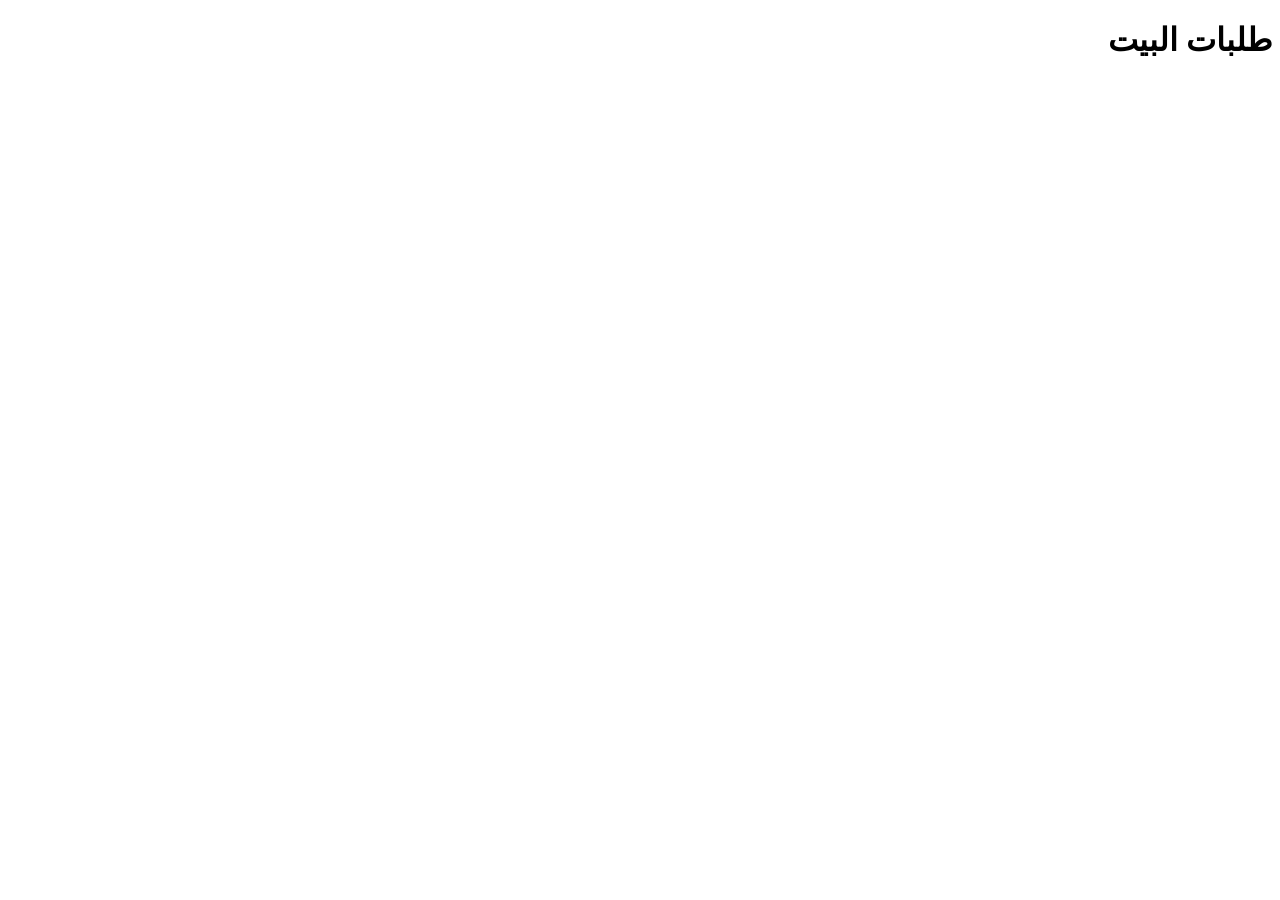
==== frontend/index.html @ 52021b20 "feat: scaffold project structure, healthz, architecture tests, and CI" ====
<!DOCTYPE html>
<html lang="ar" dir="rtl">
<head>
  <meta charset="UTF-8">
  <meta name="viewport" content="width=device-width, initial-scale=1.0">
  <title>طلبات البيت</title>
</head>
<body>
  <main>
    <h1>طلبات البيت</h1>
  </main>
</body>
</html>
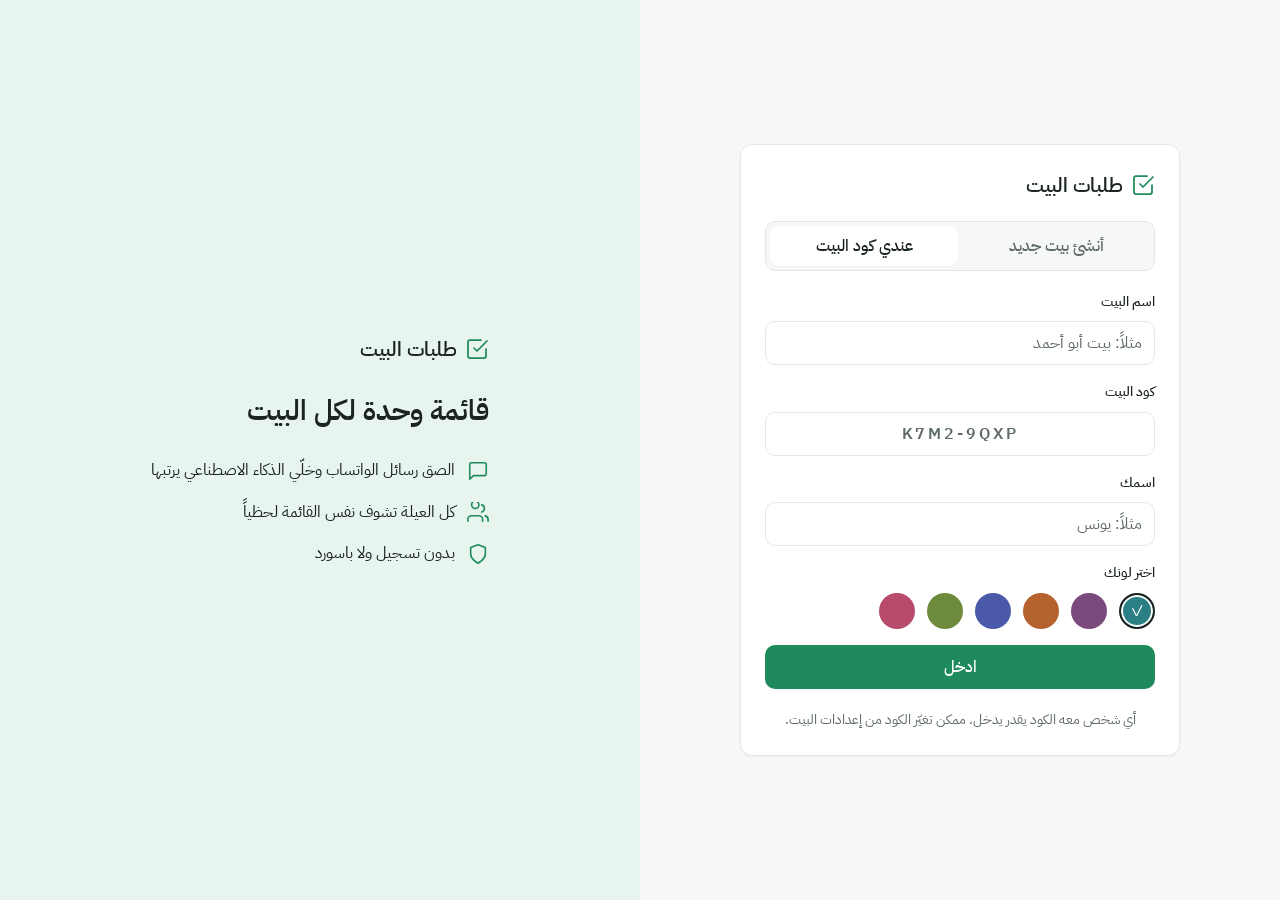
==== commit a97e9268: "feat: add frontend shell, design tokens, and join/create household page" ====
--- a/frontend/index.html
+++ b/frontend/index.html
@@ -3,11 +3,97 @@
 <head>
   <meta charset="UTF-8">
   <meta name="viewport" content="width=device-width, initial-scale=1.0">
-  <title>طلبات البيت</title>
+  <title>طلبات البيت — دخول</title>
+  <link rel="preconnect" href="https://fonts.googleapis.com">
+  <link rel="preconnect" href="https://fonts.gstatic.com" crossorigin>
+  <link href="https://fonts.googleapis.com/css2?family=IBM+Plex+Sans+Arabic:wght@400;500;600&display=swap" rel="stylesheet">
+  <link rel="stylesheet" href="css/tokens.css">
+  <link rel="stylesheet" href="css/base.css">
+  <link rel="stylesheet" href="css/components.css">
+  <link rel="stylesheet" href="css/pages.css">
 </head>
 <body>
-  <main>
-    <h1>طلبات البيت</h1>
+  <main class="auth-layout">
+    <section class="auth-form-pane" aria-label="الدخول أو إنشاء بيت">
+      <div class="card auth-card">
+        <div class="brand-wordmark">
+          <svg class="brand-icon" viewBox="0 0 24 24" fill="none" stroke="currentColor" stroke-width="1.75" stroke-linecap="round" stroke-linejoin="round" aria-hidden="true">
+            <path d="M9 11l3 3L22 4M21 12v7a2 2 0 0 1-2 2H5a2 2 0 0 1-2-2V5a2 2 0 0 1 2-2h11" />
+          </svg>
+          <span>طلبات البيت</span>
+        </div>
+
+        <div class="segmented" role="tablist" aria-label="طريقة الدخول">
+          <button type="button" id="tab-create" class="segmented-btn" role="tab" aria-selected="false">
+            أنشئ بيت جديد
+          </button>
+          <button type="button" id="tab-join" class="segmented-btn" role="tab" aria-selected="true">
+            عندي كود البيت
+          </button>
+        </div>
+
+        <form id="auth-form" class="auth-form" novalidate>
+          <div id="field-household-name" class="field" hidden>
+            <label for="input-household-name" class="field-label">اسم البيت</label>
+            <input id="input-household-name" class="input" type="text" maxlength="60" placeholder="مثلاً: بيت أبو أحمد">
+          </div>
+
+          <div id="field-invite-code" class="field">
+            <label for="input-invite-code" class="field-label">كود البيت</label>
+            <input id="input-invite-code" class="input input-code" type="text" maxlength="9" placeholder="K7M2-9QXP" autocomplete="off">
+          </div>
+
+          <div class="field">
+            <label for="input-display-name" class="field-label">اسمك</label>
+            <input id="input-display-name" class="input" type="text" maxlength="30" placeholder="مثلاً: يونس" required>
+          </div>
+
+          <div class="field">
+            <span class="field-label">اختر لونك</span>
+            <div id="color-picker" class="color-picker" role="radiogroup" aria-label="اختر لونك"></div>
+          </div>
+
+          <div id="auth-error" class="alert-error" role="alert" hidden></div>
+
+          <button id="submit-btn" type="submit" class="btn btn-primary btn-full">ادخل</button>
+        </form>
+
+        <p class="auth-note">أي شخص معه الكود يقدر يدخل. ممكن تغيّر الكود من إعدادات البيت.</p>
+      </div>
+    </section>
+
+    <aside class="auth-brand-pane" aria-label="عن طلبات البيت">
+      <div class="auth-brand-inner">
+        <div class="brand-wordmark">
+          <svg class="brand-icon" viewBox="0 0 24 24" fill="none" stroke="currentColor" stroke-width="1.75" stroke-linecap="round" stroke-linejoin="round" aria-hidden="true">
+            <path d="M9 11l3 3L22 4M21 12v7a2 2 0 0 1-2 2H5a2 2 0 0 1-2-2V5a2 2 0 0 1 2-2h11" />
+          </svg>
+          <span>طلبات البيت</span>
+        </div>
+        <h1 class="auth-brand-title">قائمة وحدة لكل البيت</h1>
+        <ul class="auth-points">
+          <li class="auth-point">
+            <svg class="auth-point-icon" width="22" height="22" viewBox="0 0 24 24" fill="none" stroke="currentColor" stroke-width="1.75" stroke-linecap="round" stroke-linejoin="round" aria-hidden="true">
+              <path d="M21 15a2 2 0 0 1-2 2H7l-4 4V5a2 2 0 0 1 2-2h14a2 2 0 0 1 2 2z" />
+            </svg>
+            <span>الصق رسائل الواتساب وخلّي الذكاء الاصطناعي يرتبها</span>
+          </li>
+          <li class="auth-point">
+            <svg class="auth-point-icon" width="22" height="22" viewBox="0 0 24 24" fill="none" stroke="currentColor" stroke-width="1.75" stroke-linecap="round" stroke-linejoin="round" aria-hidden="true">
+              <path d="M17 21v-2a4 4 0 0 0-4-4H5a4 4 0 0 0-4 4v2M9 7a4 4 0 1 0 0-8 4 4 0 0 0 0 8zM23 21v-2a4 4 0 0 0-3-3.87M16 3.13a4 4 0 0 1 0 7.75" />
+            </svg>
+            <span>كل العيلة تشوف نفس القائمة لحظياً</span>
+          </li>
+          <li class="auth-point">
+            <svg class="auth-point-icon" width="22" height="22" viewBox="0 0 24 24" fill="none" stroke="currentColor" stroke-width="1.75" stroke-linecap="round" stroke-linejoin="round" aria-hidden="true">
+              <path d="M12 22s8-4 8-10V5l-8-3-8 3v7c0 6 8 10 8 10z" />
+            </svg>
+            <span>بدون تسجيل ولا باسورد</span>
+          </li>
+        </ul>
+      </div>
+    </aside>
   </main>
+  <script type="module" src="js/pages/index.js"></script>
 </body>
 </html>
--- a/frontend/css/tokens.css
+++ b/frontend/css/tokens.css
@@ -0,0 +1,61 @@
+:root {
+  /* Colors */
+  --color-primary: #1F8A5B;
+  --color-primary-dark: #166A45;
+  --color-primary-tint: #E8F4EE;
+  --color-bg: #F6F8F7;
+  --color-surface: #FFFFFF;
+  --color-border: #E3E8E5;
+  --color-text: #1B2420;
+  --color-text-muted: #5F6C66;
+  --color-urgent: #D64545;
+  --color-urgent-tint: #FDECEC;
+  --color-warning: #F2B544;
+  --color-warning-tint: #FEF6E6;
+  --color-white: #FFFFFF;
+  --color-backdrop: rgba(27, 36, 32, 0.45);
+
+  /* Member palette */
+  --member-teal: #2A7F85;
+  --member-plum: #7A4A7D;
+  --member-rust: #B5622F;
+  --member-indigo: #4A5AA8;
+  --member-moss: #6E8B3D;
+  --member-rose: #B84A6B;
+
+  /* Typography */
+  --font-sans: "IBM Plex Sans Arabic", system-ui, -apple-system, BlinkMacSystemFont, "Segoe UI", sans-serif;
+  --text-title-lg: 1.75rem;   /* 28px */
+  --text-title-md: 1.5rem;    /* 24px */
+  --text-section: 1.25rem;    /* 20px */
+  --text-item: 1.0625rem;     /* 17px */
+  --text-body: 1rem;          /* 16px */
+  --text-secondary: 0.875rem; /* 14px */
+
+  /* Spacing (8px grid) */
+  --space-1: 4px;
+  --space-2: 8px;
+  --space-3: 12px;
+  --space-4: 16px;
+  --space-5: 20px;
+  --space-6: 24px;
+  --space-8: 32px;
+
+  /* Radii */
+  --radius-card: 12px;
+  --radius-control: 10px;
+  --radius-pill: 999px;
+
+  /* Shadows */
+  --shadow-card: 0 1px 2px rgba(0, 0, 0, 0.04);
+  --shadow-dialog: 0 12px 32px rgba(27, 36, 32, 0.16);
+
+  /* Layout & Breakpoints */
+  --bp-tablet: 768px;
+  --bp-desktop: 1200px;
+  --sidebar-width: 248px;
+  --rail-width: 72px;
+  --sidepanel-width: 340px;
+  --main-max-width: 760px;
+  --tap-min: 44px;
+}
--- a/frontend/css/base.css
+++ b/frontend/css/base.css
@@ -0,0 +1,76 @@
+@view-transition {
+  navigation: auto;
+}
+
+*,
+*::before,
+*::after {
+  box-sizing: border-box;
+}
+
+html {
+  direction: rtl;
+  font-size: 16px;
+  -webkit-text-size-adjust: 100%;
+}
+
+body {
+  margin: 0;
+  font-family: var(--font-sans);
+  font-size: var(--text-body);
+  line-height: 1.6;
+  color: var(--color-text);
+  background-color: var(--color-bg);
+  overflow-x: hidden;
+}
+
+h1, h2, h3, p, ul, ol {
+  margin: 0;
+}
+
+ul, ol {
+  padding: 0;
+  list-style: none;
+}
+
+a {
+  color: inherit;
+  text-decoration: none;
+}
+
+button,
+input,
+select,
+textarea {
+  font-family: inherit;
+  font-size: inherit;
+  color: inherit;
+}
+
+:focus-visible {
+  outline: 2px solid var(--color-primary-dark);
+  outline-offset: 2px;
+}
+
+.sr-only {
+  position: absolute;
+  width: 1px;
+  height: 1px;
+  padding: 0;
+  margin: -1px;
+  overflow: hidden;
+  clip: rect(0, 0, 0, 0);
+  white-space: nowrap;
+  border: 0;
+}
+
+@media (prefers-reduced-motion: reduce) {
+  *,
+  *::before,
+  *::after {
+    animation-duration: 0.01ms !important;
+    animation-iteration-count: 1 !important;
+    transition-duration: 0.01ms !important;
+    scroll-behavior: auto !important;
+  }
+}
--- a/frontend/css/components.css
+++ b/frontend/css/components.css
@@ -0,0 +1,202 @@
+/* Cards */
+.card {
+  background-color: var(--color-surface);
+  border: 1px solid var(--color-border);
+  border-radius: var(--radius-card);
+  box-shadow: var(--shadow-card);
+}
+
+/* Buttons */
+.btn {
+  display: inline-flex;
+  align-items: center;
+  justify-content: center;
+  gap: var(--space-2);
+  min-height: var(--tap-min);
+  padding-inline: var(--space-4);
+  border-radius: var(--radius-control);
+  border: 1px solid transparent;
+  font-weight: 500;
+  cursor: pointer;
+  transition: background-color 0.15s ease, border-color 0.15s ease;
+}
+
+.btn-full {
+  width: 100%;
+}
+
+.btn-primary {
+  background-color: var(--color-primary);
+  color: var(--color-white);
+}
+
+.btn-primary:hover {
+  background-color: var(--color-primary-dark);
+}
+
+.btn-primary:disabled {
+  opacity: 0.55;
+  cursor: not-allowed;
+}
+
+.btn-secondary {
+  background-color: var(--color-surface);
+  border-color: var(--color-border);
+  color: var(--color-text);
+}
+
+.btn-secondary:hover {
+  background-color: var(--color-bg);
+}
+
+.btn-text {
+  background-color: transparent;
+  color: var(--color-primary-dark);
+  padding-inline: var(--space-2);
+}
+
+.btn-text:hover {
+  background-color: var(--color-primary-tint);
+}
+
+@media (max-width: 767px) {
+  .btn-primary {
+    min-height: 52px;
+  }
+}
+
+/* Inputs */
+.field {
+  display: flex;
+  flex-direction: column;
+  gap: var(--space-2);
+}
+
+.field-label {
+  font-size: var(--text-secondary);
+  font-weight: 500;
+  color: var(--color-text);
+}
+
+.input {
+  width: 100%;
+  min-height: var(--tap-min);
+  padding-inline: var(--space-3);
+  padding-block: var(--space-2);
+  background-color: var(--color-surface);
+  border: 1px solid var(--color-border);
+  border-radius: var(--radius-control);
+  color: var(--color-text);
+}
+
+.input::placeholder {
+  color: var(--color-text-muted);
+}
+
+.input-code {
+  text-align: center;
+  letter-spacing: 0.18em;
+  font-weight: 600;
+  text-transform: uppercase;
+  direction: ltr;
+}
+
+/* Segmented control */
+.segmented {
+  display: grid;
+  grid-template-columns: 1fr 1fr;
+  gap: var(--space-1);
+  padding: var(--space-1);
+  background-color: var(--color-bg);
+  border: 1px solid var(--color-border);
+  border-radius: var(--radius-control);
+}
+
+.segmented-btn {
+  min-height: 40px;
+  border: 0;
+  border-radius: 8px;
+  background: transparent;
+  color: var(--color-text-muted);
+  font-weight: 500;
+  cursor: pointer;
+}
+
+.segmented-btn[aria-selected="true"] {
+  background-color: var(--color-surface);
+  color: var(--color-text);
+  box-shadow: var(--shadow-card);
+}
+
+/* Chips & Badges */
+.chip {
+  display: inline-flex;
+  align-items: center;
+  gap: var(--space-1);
+  padding-inline: var(--space-3);
+  padding-block: var(--space-1);
+  border-radius: var(--radius-pill);
+  font-size: var(--text-secondary);
+  font-weight: 500;
+  background-color: var(--color-primary-tint);
+  color: var(--color-primary-dark);
+}
+
+.chip-urgent {
+  background-color: var(--color-urgent-tint);
+  color: var(--color-urgent);
+}
+
+.chip-warning {
+  background-color: var(--color-warning);
+  color: var(--color-text);
+}
+
+/* Avatars */
+.avatar {
+  display: inline-flex;
+  align-items: center;
+  justify-content: center;
+  width: 28px;
+  height: 28px;
+  border-radius: var(--radius-pill);
+  color: var(--color-white);
+  font-size: var(--text-secondary);
+  font-weight: 600;
+  flex-shrink: 0;
+}
+
+/* Inline alert */
+.alert-error {
+  padding: var(--space-3);
+  border-radius: var(--radius-control);
+  background-color: var(--color-urgent-tint);
+  color: var(--color-urgent);
+  font-size: var(--text-secondary);
+  font-weight: 500;
+}
+
+/* Toast */
+.toast {
+  position: fixed;
+  inset-block-end: var(--space-6);
+  inset-inline-start: 50%;
+  transform: translateX(-50%);
+  z-index: 50;
+  display: flex;
+  align-items: center;
+  gap: var(--space-3);
+  padding-inline: var(--space-4);
+  padding-block: var(--space-3);
+  border-radius: var(--radius-pill);
+  background-color: var(--color-text);
+  color: var(--color-white);
+  box-shadow: var(--shadow-dialog);
+  font-size: var(--text-secondary);
+}
+
+@media (max-width: 767px) {
+  .toast {
+    inset-block-end: 80px;
+  }
+}
--- a/frontend/css/pages.css
+++ b/frontend/css/pages.css
@@ -0,0 +1,344 @@
+/* App Shell (list, shop, history, household) */
+.app-shell {
+  display: flex;
+  min-height: 100dvh;
+}
+
+.sidebar {
+  width: var(--sidebar-width);
+  flex-shrink: 0;
+  background-color: var(--color-surface);
+  border-inline-end: 1px solid var(--color-border);
+  padding: var(--space-5) var(--space-4);
+  display: flex;
+  flex-direction: column;
+  gap: var(--space-6);
+}
+
+.brand-wordmark {
+  display: flex;
+  align-items: center;
+  gap: var(--space-2);
+  font-size: var(--text-section);
+  font-weight: 600;
+  color: var(--color-text);
+}
+
+.brand-icon {
+  width: 24px;
+  height: 24px;
+  color: var(--color-primary);
+  flex-shrink: 0;
+}
+
+.household-badge {
+  display: flex;
+  align-items: center;
+  gap: var(--space-2);
+  padding: var(--space-2) var(--space-3);
+  background-color: var(--color-bg);
+  border-radius: var(--radius-control);
+  font-size: var(--text-secondary);
+  font-weight: 500;
+}
+
+.nav-list {
+  display: flex;
+  flex-direction: column;
+  gap: var(--space-1);
+}
+
+.nav-link {
+  display: flex;
+  align-items: center;
+  gap: var(--space-3);
+  min-height: var(--tap-min);
+  padding-inline: var(--space-3);
+  border-radius: var(--radius-control);
+  color: var(--color-text-muted);
+  font-weight: 500;
+  position: relative;
+}
+
+.nav-link:hover {
+  background-color: var(--color-bg);
+  color: var(--color-text);
+}
+
+.nav-link[aria-current="page"] {
+  background-color: var(--color-primary-tint);
+  color: var(--color-primary-dark);
+  font-weight: 600;
+}
+
+.nav-link[aria-current="page"]::before {
+  content: "";
+  position: absolute;
+  inset-inline-start: 0;
+  inset-block: 8px;
+  width: 3px;
+  border-radius: var(--radius-pill);
+  background-color: var(--color-primary);
+}
+
+.invite-mini-card {
+  margin-block-start: auto;
+  padding: var(--space-3);
+  background-color: var(--color-bg);
+  border: 1px solid var(--color-border);
+  border-radius: var(--radius-card);
+  display: flex;
+  flex-direction: column;
+  gap: var(--space-2);
+}
+
+.invite-mini-row {
+  display: flex;
+  align-items: center;
+  justify-content: space-between;
+  gap: var(--space-2);
+}
+
+.invite-code-text {
+  font-weight: 600;
+  letter-spacing: 0.1em;
+  direction: ltr;
+}
+
+.app-main {
+  flex: 1;
+  min-width: 0;
+  padding: var(--space-6);
+  display: flex;
+  justify-content: center;
+  gap: var(--space-6);
+}
+
+.main-column {
+  width: 100%;
+  max-width: var(--main-max-width);
+  display: flex;
+  flex-direction: column;
+  gap: var(--space-4);
+}
+
+.page-header {
+  display: flex;
+  flex-direction: column;
+  gap: var(--space-1);
+}
+
+.page-title {
+  font-size: var(--text-title-lg);
+  font-weight: 600;
+}
+
+.page-subtitle {
+  font-size: var(--text-secondary);
+  color: var(--color-text-muted);
+}
+
+.side-panel {
+  width: var(--sidepanel-width);
+  flex-shrink: 0;
+  display: flex;
+  flex-direction: column;
+  gap: var(--space-4);
+}
+
+.bottom-tab-bar {
+  display: none;
+}
+
+/* Tablet (768px - 1199px): 72px icon rail */
+@media (max-width: 1199px) {
+  .sidebar {
+    width: var(--rail-width);
+    padding-inline: var(--space-2);
+    align-items: center;
+  }
+
+  .sidebar .brand-label,
+  .sidebar .household-badge,
+  .sidebar .nav-label,
+  .sidebar .invite-mini-card {
+    display: none;
+  }
+
+  .nav-link {
+    justify-content: center;
+    padding-inline: var(--space-2);
+    width: 48px;
+  }
+
+  .side-panel {
+    display: none;
+  }
+}
+
+/* Phone (< 768px): bottom tab bar */
+@media (max-width: 767px) {
+  .sidebar {
+    display: none;
+  }
+
+  .app-main {
+    padding: var(--space-4);
+    padding-block-end: 88px;
+  }
+
+  .page-title {
+    font-size: var(--text-title-md);
+  }
+
+  .bottom-tab-bar {
+    display: grid;
+    grid-template-columns: repeat(4, 1fr);
+    position: fixed;
+    inset-block-end: 0;
+    inset-inline: 0;
+    z-index: 40;
+    background-color: var(--color-surface);
+    border-top: 1px solid var(--color-border);
+    padding-block: var(--space-1);
+  }
+
+  .tab-link {
+    display: flex;
+    flex-direction: column;
+    align-items: center;
+    justify-content: center;
+    min-height: 52px;
+    gap: 2px;
+    font-size: var(--text-secondary);
+    color: var(--color-text-muted);
+  }
+
+  .tab-link[aria-current="page"] {
+    color: var(--color-primary);
+    font-weight: 600;
+  }
+}
+
+/* Screen A: Join / Create Household */
+.auth-layout {
+  display: grid;
+  grid-template-columns: 1fr 1fr;
+  min-height: 100dvh;
+}
+
+.auth-form-pane {
+  display: flex;
+  align-items: center;
+  justify-content: center;
+  padding: var(--space-6);
+}
+
+.auth-card {
+  width: 100%;
+  max-width: 440px;
+  padding: var(--space-6);
+  display: flex;
+  flex-direction: column;
+  gap: var(--space-5);
+}
+
+.auth-form {
+  display: flex;
+  flex-direction: column;
+  gap: var(--space-4);
+}
+
+.color-picker {
+  display: flex;
+  align-items: center;
+  gap: var(--space-3);
+  flex-wrap: wrap;
+}
+
+.color-dot {
+  width: 36px;
+  height: 36px;
+  border-radius: var(--radius-pill);
+  border: 2px solid transparent;
+  cursor: pointer;
+  display: inline-flex;
+  align-items: center;
+  justify-content: center;
+  color: var(--color-white);
+}
+
+.color-dot[aria-checked="true"] {
+  border-color: var(--color-text);
+  box-shadow: 0 0 0 2px var(--color-surface) inset;
+}
+
+.auth-note {
+  font-size: var(--text-secondary);
+  color: var(--color-text-muted);
+  text-align: center;
+}
+
+.auth-brand-pane {
+  background-color: var(--color-primary-tint);
+  display: flex;
+  align-items: center;
+  justify-content: center;
+  padding: var(--space-8);
+}
+
+.auth-brand-inner {
+  max-width: 440px;
+  display: flex;
+  flex-direction: column;
+  gap: var(--space-6);
+}
+
+.auth-brand-title {
+  font-size: var(--text-title-lg);
+  font-weight: 600;
+}
+
+.auth-points {
+  display: flex;
+  flex-direction: column;
+  gap: var(--space-4);
+}
+
+.auth-point {
+  display: flex;
+  align-items: flex-start;
+  gap: var(--space-3);
+  font-size: var(--text-body);
+}
+
+.auth-point-icon {
+  color: var(--color-primary);
+  flex-shrink: 0;
+  margin-block-start: 2px;
+}
+
+@media (max-width: 1199px) {
+  .auth-layout {
+    grid-template-columns: 1fr;
+  }
+
+  .auth-card {
+    max-width: 480px;
+  }
+
+  .auth-brand-pane {
+    padding: var(--space-6);
+  }
+}
+
+@media (max-width: 767px) {
+  .auth-form-pane {
+    padding: var(--space-4);
+    align-items: flex-start;
+  }
+
+  .auth-brand-pane {
+    display: none;
+  }
+}
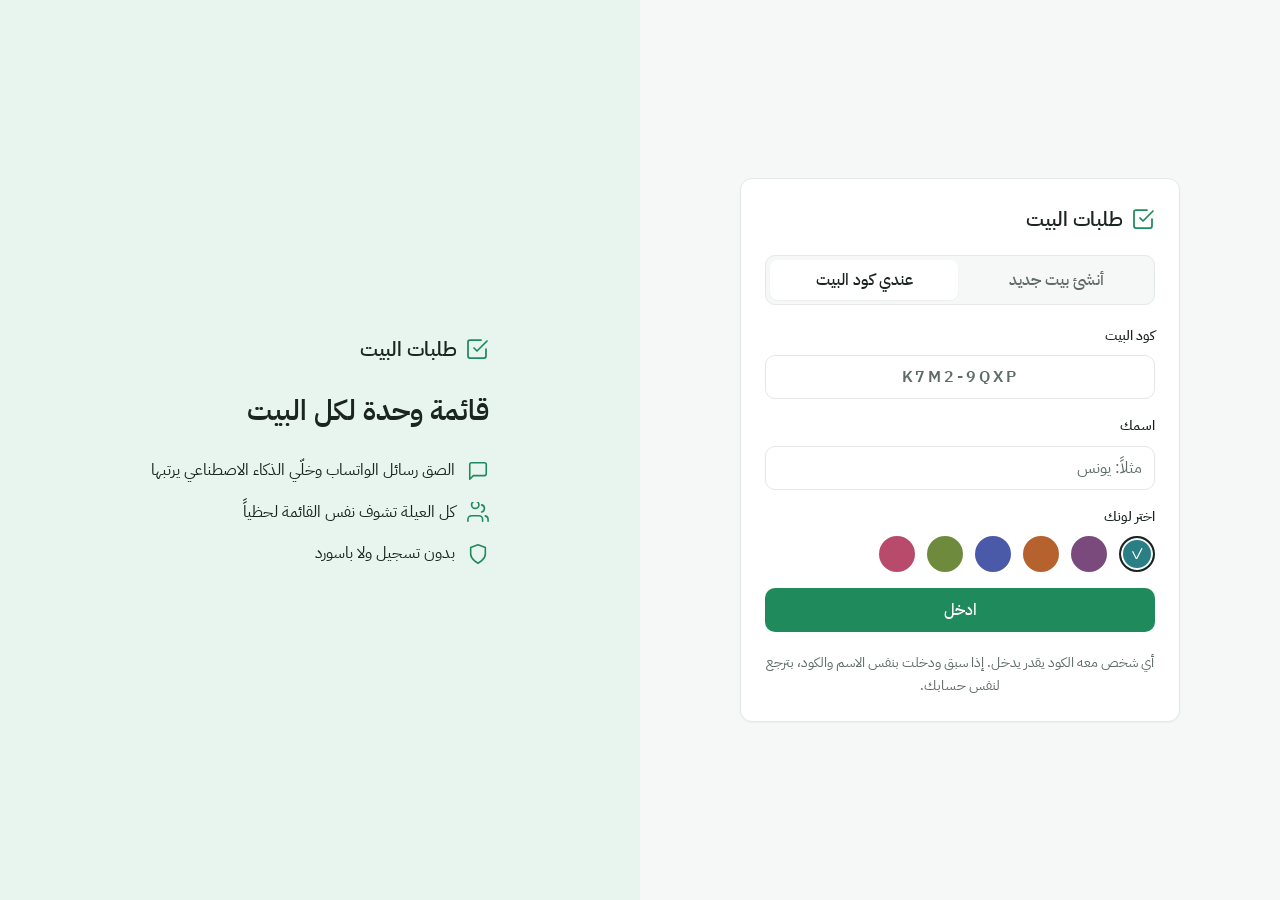
==== commit 41c4a6f0: "feat: allow existing members to rejoin household with invite code and name" ====
--- a/frontend/index.html
+++ b/frontend/index.html
@@ -3,6 +3,9 @@
 <head>
   <meta charset="UTF-8">
   <meta name="viewport" content="width=device-width, initial-scale=1.0">
+  <meta name="theme-color" content="#2B7A78">
+  <link rel="manifest" href="manifest.webmanifest">
+  <link rel="icon" href="icons/icon.svg" type="image/svg+xml">
   <title>طلبات البيت — دخول</title>
   <link rel="preconnect" href="https://fonts.googleapis.com">
   <link rel="preconnect" href="https://fonts.gstatic.com" crossorigin>
@@ -58,7 +61,7 @@
           <button id="submit-btn" type="submit" class="btn btn-primary btn-full">ادخل</button>
         </form>
 
-        <p class="auth-note">أي شخص معه الكود يقدر يدخل. ممكن تغيّر الكود من إعدادات البيت.</p>
+        <p class="auth-note">أي شخص معه الكود يقدر يدخل. إذا سبق ودخلت بنفس الاسم والكود، بترجع لنفس حسابك.</p>
       </div>
     </section>
 
--- a/frontend/css/components.css
+++ b/frontend/css/components.css
@@ -1,3 +1,7 @@
+[hidden] {
+  display: none !important;
+}
+
 /* Cards */
 .card {
   background-color: var(--color-surface);
--- a/frontend/css/pages.css
+++ b/frontend/css/pages.css
@@ -342,3 +342,639 @@
     display: none;
   }
 }
+
+/* Screen B: Main List */
+.category-group {
+  overflow: hidden;
+}
+
+.category-header {
+  position: sticky;
+  top: 0;
+  z-index: 5;
+  width: 100%;
+  min-height: var(--tap-min);
+  padding: var(--space-3) var(--space-4);
+  background-color: var(--color-surface);
+  border: 0;
+  border-bottom: 1px solid var(--color-border);
+  display: flex;
+  align-items: center;
+  justify-content: space-between;
+  cursor: pointer;
+  text-align: start;
+}
+
+.category-title-wrap {
+  display: flex;
+  align-items: center;
+  gap: var(--space-2);
+}
+
+.category-title {
+  font-size: var(--text-section);
+  font-weight: 600;
+}
+
+.category-count {
+  font-size: var(--text-secondary);
+  color: var(--color-text-muted);
+}
+
+.category-chevron {
+  color: var(--color-text-muted);
+}
+
+.item-list {
+  display: flex;
+  flex-direction: column;
+}
+
+.item-row {
+  min-height: 56px;
+  padding: var(--space-2) var(--space-4);
+  display: flex;
+  align-items: center;
+  gap: var(--space-3);
+  border-bottom: 1px solid var(--color-border);
+}
+
+.item-row:last-child {
+  border-bottom: 0;
+}
+
+.item-row:hover {
+  background-color: var(--color-primary-tint);
+}
+
+.item-check {
+  width: 28px;
+  height: 28px;
+  min-width: 28px;
+  border-radius: var(--radius-pill);
+  border: 2px solid var(--color-border);
+  background-color: var(--color-surface);
+  color: var(--color-white);
+  display: inline-flex;
+  align-items: center;
+  justify-content: center;
+  cursor: pointer;
+  padding: 0;
+  position: relative;
+}
+
+.item-check::after {
+  content: "";
+  position: absolute;
+  inset: -8px;
+}
+
+.item-check--checked {
+  background-color: var(--color-primary);
+  border-color: var(--color-primary);
+}
+
+.item-main {
+  flex: 1;
+  min-width: 0;
+  display: flex;
+  align-items: center;
+  flex-wrap: wrap;
+  gap: var(--space-2);
+}
+
+.item-name {
+  font-size: var(--text-item);
+  font-weight: 500;
+}
+
+.item-qty {
+  font-size: var(--text-secondary);
+  color: var(--color-text-muted);
+}
+
+.item-row--bought .item-name,
+.item-row--bought .item-qty {
+  text-decoration: line-through;
+  color: var(--color-text-muted);
+}
+
+.item-meta {
+  display: flex;
+  align-items: center;
+  gap: var(--space-2);
+  flex-shrink: 0;
+}
+
+.item-member {
+  display: inline-flex;
+  align-items: center;
+  gap: var(--space-1);
+  font-size: var(--text-secondary);
+  color: var(--color-text-muted);
+}
+
+.member-dot {
+  width: 10px;
+  height: 10px;
+  border-radius: var(--radius-pill);
+  flex-shrink: 0;
+}
+
+.empty-state {
+  padding: var(--space-8) var(--space-6);
+  text-align: center;
+  display: flex;
+  flex-direction: column;
+  gap: var(--space-3);
+}
+
+.empty-state-title {
+  font-size: var(--text-section);
+  font-weight: 600;
+}
+
+.empty-state-body {
+  font-size: var(--text-body);
+  color: var(--color-text-muted);
+}
+
+.toast-action {
+  color: var(--color-primary-tint);
+  min-height: 32px;
+}
+
+/* Screen E: Quick-add & Edit Dialog */
+.quick-add-card {
+  padding: var(--space-3);
+  display: flex;
+  flex-direction: column;
+  gap: var(--space-3);
+}
+
+.quick-add-row {
+  display: flex;
+  align-items: center;
+  gap: var(--space-2);
+}
+
+.quick-add-row .input {
+  flex: 1;
+  min-width: 0;
+}
+
+.quick-add-extras {
+  display: flex;
+  align-items: center;
+  flex-wrap: wrap;
+  gap: var(--space-2);
+}
+
+.quick-add-extras .input {
+  width: 140px;
+  min-height: 40px;
+}
+
+.toggle-chip {
+  display: inline-flex;
+  align-items: center;
+  gap: var(--space-2);
+  min-height: 40px;
+  padding-inline: var(--space-3);
+  border-radius: var(--radius-pill);
+  border: 1px solid var(--color-border);
+  background-color: var(--color-surface);
+  cursor: pointer;
+  font-size: var(--text-secondary);
+}
+
+.toggle-chip[aria-pressed="true"] {
+  background-color: var(--color-urgent-tint);
+  border-color: var(--color-urgent);
+  color: var(--color-urgent);
+  font-weight: 600;
+}
+
+.alert-warning {
+  padding: var(--space-3);
+  border-radius: var(--radius-control);
+  background-color: var(--color-warning-tint);
+  border: 1px solid var(--color-warning);
+  display: flex;
+  align-items: center;
+  justify-content: space-between;
+  flex-wrap: wrap;
+  gap: var(--space-2);
+  font-size: var(--text-secondary);
+}
+
+.alert-warning-actions {
+  display: flex;
+  gap: var(--space-2);
+}
+
+.item-edit-btn {
+  min-width: var(--tap-min);
+  min-height: var(--tap-min);
+  border: 0;
+  border-radius: var(--radius-control);
+  background: transparent;
+  color: var(--color-text-muted);
+  font-size: 1.25rem;
+  cursor: pointer;
+  display: inline-flex;
+  align-items: center;
+  justify-content: center;
+}
+
+.item-edit-btn:hover {
+  background-color: var(--color-surface);
+  color: var(--color-text);
+}
+
+.fab-add {
+  display: none;
+}
+
+.dialog-backdrop {
+  position: fixed;
+  inset: 0;
+  z-index: 60;
+  background-color: var(--color-backdrop);
+  display: flex;
+  align-items: center;
+  justify-content: center;
+  padding: var(--space-4);
+}
+
+.dialog-backdrop[hidden] {
+  display: none;
+}
+
+.dialog-card {
+  width: 100%;
+  max-width: 480px;
+  padding: var(--space-5);
+  box-shadow: var(--shadow-dialog);
+  display: flex;
+  flex-direction: column;
+  gap: var(--space-4);
+  max-height: 90dvh;
+  overflow-y: auto;
+}
+
+.dialog-header {
+  display: flex;
+  align-items: center;
+  justify-content: space-between;
+}
+
+.dialog-title {
+  font-size: var(--text-section);
+  font-weight: 600;
+}
+
+.dialog-actions {
+  display: flex;
+  align-items: center;
+  justify-content: space-between;
+  gap: var(--space-2);
+  flex-wrap: wrap;
+}
+
+.dialog-actions-end {
+  display: flex;
+  gap: var(--space-2);
+}
+
+.btn-danger-text {
+  color: var(--color-urgent);
+}
+
+.btn-danger {
+  background-color: var(--color-urgent);
+  color: var(--color-white);
+}
+
+.btn-danger:hover {
+  filter: brightness(0.92);
+}
+
+.btn-danger:disabled {
+  opacity: 0.55;
+  cursor: not-allowed;
+}
+
+@media (max-width: 767px) {
+  .fab-add {
+    position: fixed;
+    inset-block-end: 76px;
+    inset-inline-end: var(--space-4);
+    z-index: 45;
+    width: 56px;
+    height: 56px;
+    border-radius: var(--radius-pill);
+    border: 0;
+    background-color: var(--color-primary);
+    color: var(--color-white);
+    font-size: 1.75rem;
+    box-shadow: var(--shadow-dialog);
+    display: inline-flex;
+    align-items: center;
+    justify-content: center;
+    cursor: pointer;
+  }
+
+  .dialog-backdrop {
+    align-items: flex-end;
+    padding: 0;
+  }
+
+  .dialog-card {
+    max-width: 100%;
+    border-bottom-left-radius: 0;
+    border-bottom-right-radius: 0;
+  }
+}
+
+.page-header-row {
+  display: flex;
+  align-items: center;
+  justify-content: space-between;
+  gap: var(--space-3);
+  flex-wrap: wrap;
+}
+
+.page-header-actions {
+  display: flex;
+  align-items: center;
+  gap: var(--space-2);
+  flex-wrap: wrap;
+}
+
+.paste-dialog-card {
+  max-width: 34rem;
+}
+
+.paste-textarea {
+  resize: vertical;
+  min-height: 7rem;
+  font-family: inherit;
+}
+
+.paste-preview-section {
+  display: flex;
+  flex-direction: column;
+  gap: var(--space-2);
+}
+
+.paste-preview-header {
+  display: flex;
+  align-items: center;
+  justify-content: space-between;
+  gap: var(--space-2);
+}
+
+.paste-preview-list {
+  display: flex;
+  flex-direction: column;
+  gap: var(--space-2);
+  max-height: 14rem;
+  overflow-y: auto;
+  padding-block: var(--space-1);
+}
+
+.paste-preview-row {
+  display: flex;
+  align-items: center;
+  gap: var(--space-3);
+  padding: var(--space-2) var(--space-3);
+  border: 1px solid var(--border);
+  border-radius: var(--radius-md);
+  background: var(--surface);
+  cursor: pointer;
+}
+
+.paste-preview-info {
+  display: flex;
+  flex-direction: column;
+  gap: 2px;
+  flex: 1;
+  min-width: 0;
+}
+
+.paste-preview-title {
+  font-weight: 500;
+  color: var(--text);
+}
+
+.paste-preview-meta {
+  font-size: var(--text-sm);
+  color: var(--text-muted);
+  display: flex;
+  flex-wrap: wrap;
+  gap: var(--space-2);
+}
+
+.badge-muted {
+  font-size: var(--text-xs);
+  color: var(--text-muted);
+  background: var(--surface-alt);
+  padding: 2px var(--space-2);
+  border-radius: var(--radius-sm);
+}
+
+.badge-merge {
+  font-size: var(--text-xs);
+  color: var(--warning-text, #92400e);
+  background: var(--warning-bg, #fef3c7);
+  padding: 2px var(--space-2);
+  border-radius: var(--radius-sm);
+}
+
+/* --- Shop Mode (F9) --- */
+.shop-progress-card {
+  display: flex;
+  flex-direction: column;
+  gap: var(--space-2);
+}
+
+.shop-progress-header {
+  display: flex;
+  align-items: center;
+  justify-content: space-between;
+  gap: var(--space-2);
+}
+
+.shop-progress-track {
+  width: 100%;
+  height: 0.625rem;
+  background: var(--surface-alt);
+  border-radius: 999px;
+  overflow: hidden;
+}
+
+.shop-progress-fill {
+  height: 100%;
+  width: 0%;
+  background: var(--primary);
+  border-radius: 999px;
+  transition: width 0.25s ease;
+}
+
+.shop-empty-card {
+  text-align: center;
+  padding: var(--space-6);
+  display: flex;
+  flex-direction: column;
+  align-items: center;
+  gap: var(--space-3);}
+/* --- Household Settings (F10) --- */
+.household-card {
+  display: flex;
+  flex-direction: column;
+  gap: var(--space-3);
+}
+
+.section-title {
+  font-size: var(--text-lg);
+  font-weight: 600;
+  margin: 0;
+}
+
+.invite-code-box {
+  display: flex;
+  align-items: center;
+  justify-content: space-between;
+  gap: var(--space-3);
+  flex-wrap: wrap;
+  padding: var(--space-3);
+  background: var(--surface-alt);
+  border-radius: var(--radius-md);
+}
+
+.invite-code-text {
+  font-size: 1.375rem;
+  font-weight: 600;
+  letter-spacing: 0.12em;
+  color: var(--text);
+}
+
+.invite-code-actions {
+  display: flex;
+  gap: var(--space-2);
+  flex-wrap: wrap;
+}
+
+.members-list {
+  list-style: none;
+  margin: 0;
+  padding: 0;
+  display: flex;
+  flex-direction: column;
+  gap: var(--space-2);
+}
+
+.member-row {
+  display: flex;
+  align-items: center;
+  gap: var(--space-3);
+  padding: var(--space-2) 0;
+}
+
+.member-dot {
+  width: 0.875rem;
+  height: 0.875rem;
+  border-radius: 50%;
+  flex-shrink: 0;
+}
+
+.member-name {
+  font-weight: 500;
+  color: var(--text);
+}
+
+.member-remove-btn {
+  margin-inline-start: auto;
+  color: var(--color-urgent);
+}
+
+/* --- Voice Input (Quick-Add) --- */
+.voice-btn {
+  flex-shrink: 0;
+  width: var(--tap-min);
+  height: var(--tap-min);
+  padding: 0;
+  color: var(--color-text-muted);
+}
+
+.voice-btn:hover {
+  color: var(--color-primary);
+  border-color: var(--color-primary);
+}
+
+.voice-btn--active {
+  background-color: var(--color-urgent-tint);
+  border-color: var(--color-urgent);
+  color: var(--color-urgent);
+  animation: voice-ring 1.4s ease-out infinite;
+}
+
+@keyframes voice-ring {
+  0% {
+    box-shadow: 0 0 0 0 rgba(214, 69, 69, 0.35);
+  }
+  70% {
+    box-shadow: 0 0 0 7px rgba(214, 69, 69, 0);
+  }
+  100% {
+    box-shadow: 0 0 0 0 rgba(214, 69, 69, 0);
+  }
+}
+
+.voice-status {
+  font-size: var(--text-secondary);
+  color: var(--color-text-muted);
+  margin: 0;
+}
+
+/* --- History Page (F11) --- */
+.history-card {
+  display: flex;
+  flex-direction: column;
+  gap: var(--space-2);
+}
+
+.history-row {
+  display: flex;
+  align-items: center;
+  justify-content: space-between;
+  gap: var(--space-3);
+  padding: var(--space-2) 0;
+  border-bottom: 1px solid var(--border);
+}
+
+.history-row:last-child {
+  border-bottom: none;
+}
+
+.history-info {
+  display: flex;
+  flex-direction: column;
+  gap: 2px;
+  min-width: 0;
+  flex: 1;
+}
+
+.history-name {
+  font-weight: 500;
+  color: var(--text);
+}
+
+.history-meta {
+  font-size: var(--text-sm);
+  color: var(--text-muted);
+  display: flex;
+  flex-wrap: wrap;
+  gap: var(--space-2);
+}
